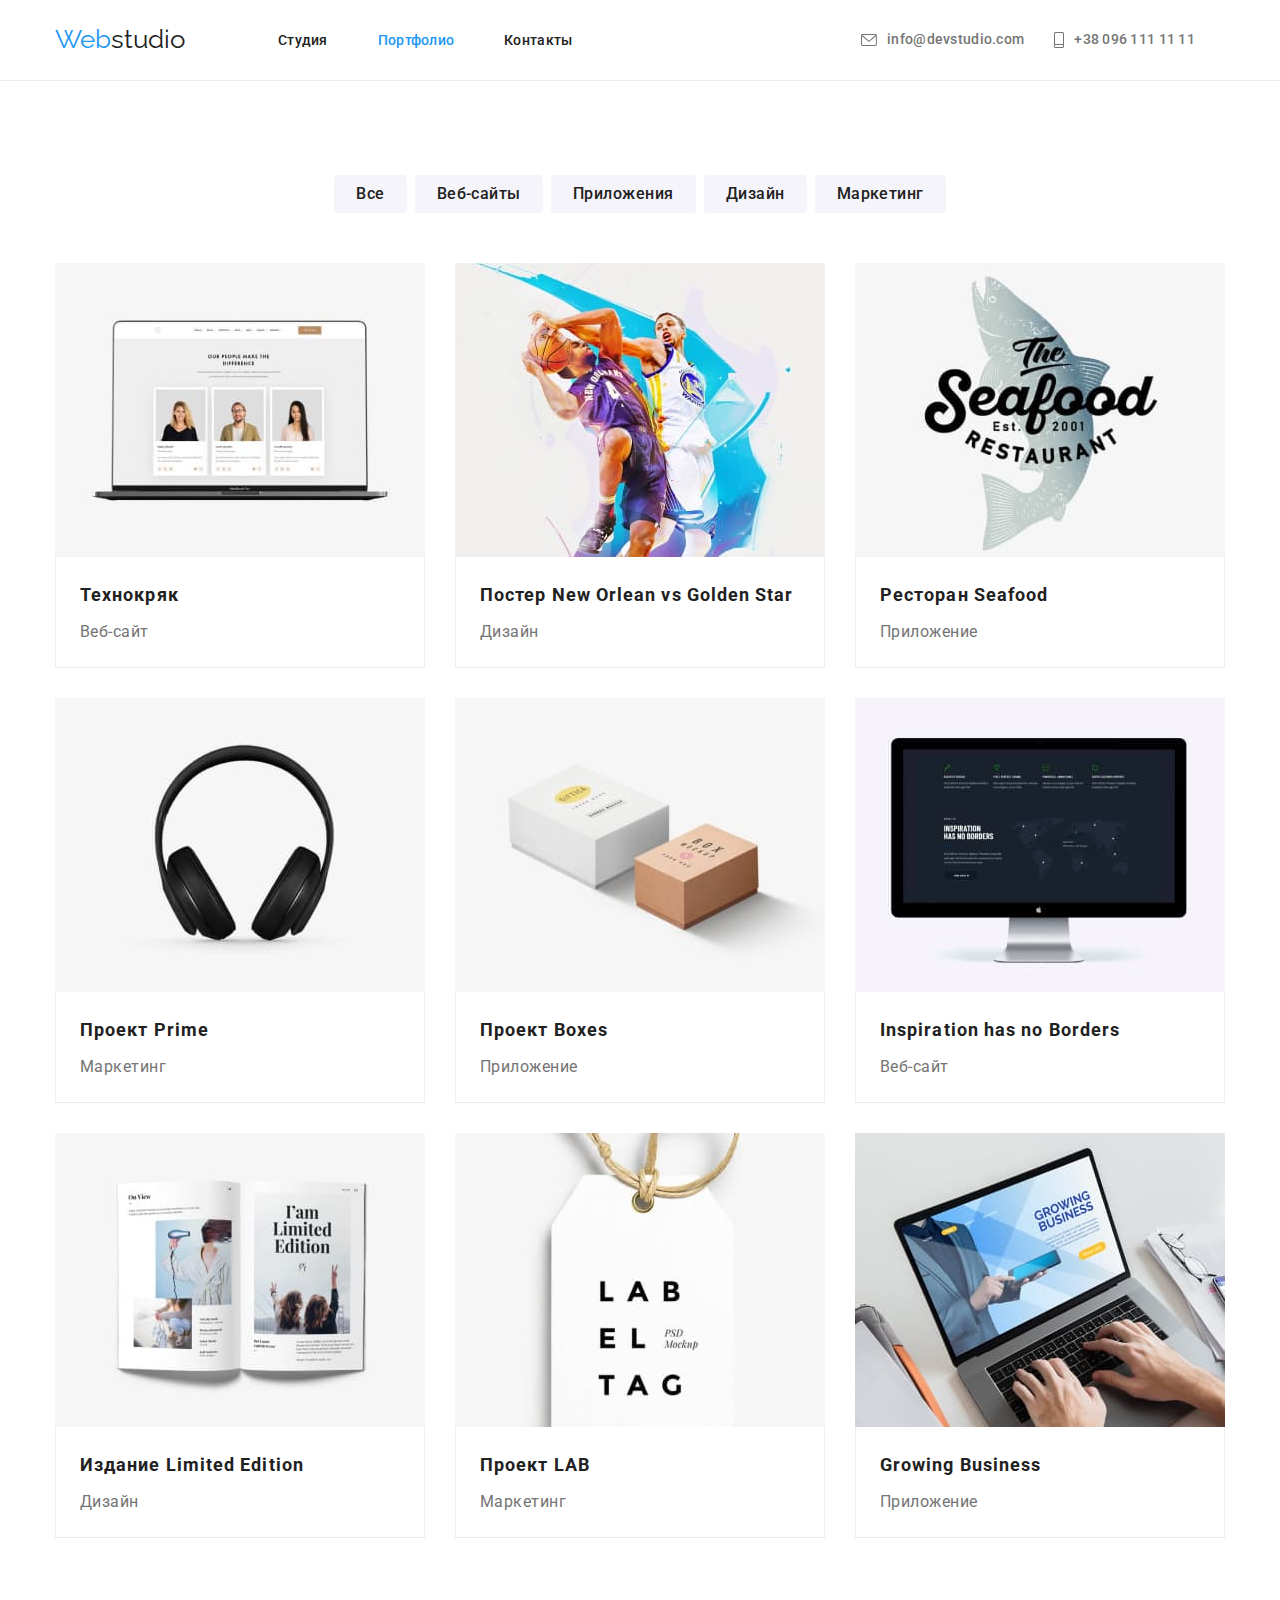
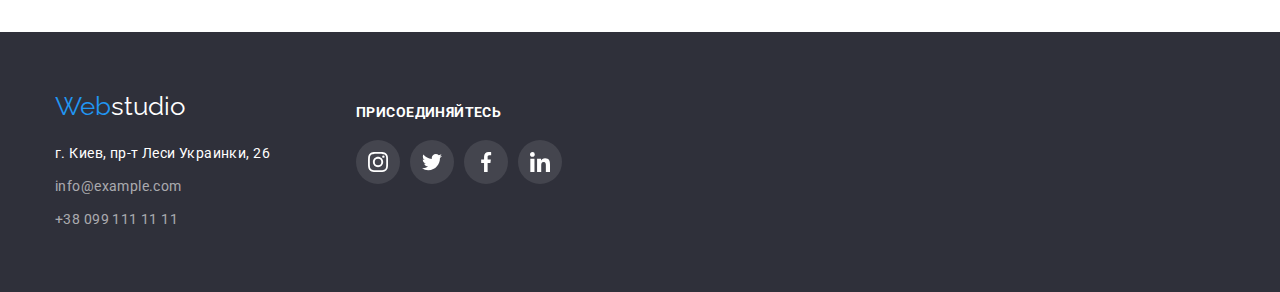
==== portfolio.html @ 764b5c9b "Изначальное состояние" ====
<!DOCTYPE html>
<html lang="ru">
  <!-- Ветка для учителя -->

  <head>
    <meta charset="UTF-8" />
    <meta name="viewport" content="width=device-width, initial-scale=1.0" />
    <title>Портфолио</title>
    <!-- <link
      rel="stylesheet"
      href="https://cdnjs.cloudflare.com/ajax/libs/modern-normalize/1.0.0/modern-normalize.min.css"
    /> -->
    <link rel="preconnect" href="https://fonts.gstatic.com" />
    <link
      href="https://fonts.googleapis.com/css2?family=Raleway:wght@700&family=Roboto:wght@400;500;700;900&display=swap"
      rel="stylesheet"
    />
    <link rel="stylesheet" href="./CSS/normalize.css" />
    <link rel="stylesheet" href="./CSS/style.css" />
  </head>

  <body>
    <!-- Шапка сайта -->
    <header class="header">
      <div class="container flex header-center">
        <nav class="nav-flex">
          <a lang="en" href="./index.html" class="logo link"
            ><span class="web">Web</span>studio</a
          >
          <ul class="site-nav list">
            <li class="space">
              <a href="./index.html" class="link">Студия</a>
            </li>
            <li class="space">
              <a href="./portfolio.html" class="link current">Портфолио</a>
            </li>
            <li class="space">
              <a href="" class="link">Контакты</a>
            </li>
          </ul>
        </nav>

        <ul class="contacts list">
          <li>
            <a href="mailto:info@devstudio.com" class="link"
              ><svg class="icon-contacts" width="16" height="12">
                <use href="./images/svg/sprite.svg#icon-envelope"></use>
              </svg>
              info@devstudio.com</a
            >
          </li>
          <li>
            <a href="tel:+380961111111" class="link"
              ><svg class="icon-contacts" width="10" height="16">
                <use href="./images/svg/sprite.svg#icon-phone"></use>
              </svg>
              +38 096 111 11 11</a
            >
          </li>
        </ul>
      </div>
    </header>
    <!-- Основной контент -->
    <main>
      <section class="gallery container section-padding">
        <h1 hidden>Галерея работ</h1>
        <ul class="list flex-button">
          <li class="space-button">
            <button type="button" class="button">Все</button>
          </li>
          <li class="space-button">
            <button type="button" class="button">Веб-сайты</button>
          </li>
          <li class="space-button">
            <button type="button" class="button">Приложения</button>
          </li>
          <li class="space-button">
            <button type="button" class="button">Дизайн</button>
          </li>
          <li class="space-button">
            <button type="button" class="button">Маркетинг</button>
          </li>
        </ul>
        <ul class="list flex-gallery wrap">
          <li class="gallery-back">
            <img
              class="img-gallery"
              src="./images/gallery/technoduck.jpg"
              alt="Презентация сайта компании Технокряк"
              width="370"
              height="294"
            />
            <div class="bordering">
              <h2 class="heading-gallery">Технокряк</h2>
              <p class="desc">Веб-сайт</p>
            </div>
          </li>
          <li class="gallery-back">
            <img
              class="img-gallery"
              src="./images/gallery/poster-neworleans.jpg"
              alt="Дизайн постера для баскетбольного матча команд Нового Орлеана и Золотых Звёзд"
              width="370"
              height="294"
            />
            <div class="bordering">
              <h2 class="heading-gallery">
                Постер <span lang="en">New Orlean vs Golden Star</span>
              </h2>
              <p class="desc">Дизайн</p>
            </div>
          </li>
          <li class="gallery-back">
            <img
              class="img-gallery"
              src="./images/gallery/rest-seafood.jpg"
              alt="Дизайн приложения для рыбного ресторана"
              width="370"
              height="294"
            />
            <div class="bordering">
              <h2 class="heading-gallery" lang="en">
                Ресторан <span lang="en">Seafood</span>
              </h2>
              <p class="desc">Приложение</p>
            </div>
          </li>

          <li class="gallery-back">
            <img
              class="img-gallery"
              src="./images/gallery/headphones.jpg"
              alt="Презентация маркетинг-проекта с наушниками"
              width="370"
              height="294"
            />
            <div class="bordering">
              <h2 class="heading-gallery">
                Проект <span lang="en">Prime</span>
              </h2>
              <p class="desc">Маркетинг</p>
            </div>
          </li>
          <li class="gallery-back">
            <img
              class="img-gallery"
              src="./images/gallery/boxes.jpg"
              alt="Дизайн приложения проекта Коробки"
              width="370"
              height="294"
            />
            <div class="bordering">
              <h2 class="heading-gallery">
                Проект <span lang="en">Boxes</span>
              </h2>
              <p class="desc">Приложение</p>
            </div>
          </li>
          <li class="gallery-back">
            <img
              class="img-gallery"
              class="img-gallery"
              src="./images/gallery/web-inspiration.jpg"
              alt="Презентация веб-сайта Вдохновение не имеет границ"
              width="370"
              height="294"
            />
            <div class="bordering">
              <h2 class="heading-gallery" lang="en">
                Inspiration has no Borders
              </h2>
              <p class="desc">Веб-сайт</p>
            </div>
          </li>

          <li class="gallery-back">
            <img
              class="img-gallery"
              src="./images/gallery/book.jpg"
              alt="Дизайн издания Лимитед Едишн"
              width="370"
              height="294"
            />
            <div class="bordering">
              <h2 class="heading-gallery">
                Издание <span lang="en">Limited Edition</span>
              </h2>
              <p class="desc">Дизайн</p>
            </div>
          </li>
          <li class="gallery-back">
            <img
              class="img-gallery"
              src="./images/gallery/label-lab.jpg"
              alt="Презентация маркетинг-проекта на бирке Лаб"
              width="370"
              height="294"
            />
            <div class="bordering">
              <h2 class="heading-gallery">Проект <span lang="en">LAB</span></h2>
              <p class="desc">Маркетинг</p>
            </div>
          </li>
          <li class="gallery-back">
            <img
              class="img-gallery"
              src="./images/gallery/hand-app.jpg"
              alt="Презентация приложения"
              width="370"
              height="294"
            />
            <div class="bordering">
              <h2 class="heading-gallery" lang="en">Growing Business</h2>
              <p class="desc">Приложение</p>
            </div>
          </li>
        </ul>
      </section>
    </main>
    <!-- Подвал -->
    <footer class="footer">
      <div class="container footer-flex">
        <div>
          <a lang="en" href="./index.html" class="logo link"
            ><span class="web">Web</span>studio</a
          >
          <address class="address">
            г. Киев, пр-т Леси Украинки, 26
            <a href="mailto:info@example.com" class="link">info@example.com</a>
            <a href="tel:+380991111111" class="link">+38 099 111 11 11</a>
          </address>
        </div>
        <div class="footer-margin">
          <p class="footer-p">присоединяйтесь</p>
          <ul class="flex list">
            <li class="footer-space-icon">
              <a class="icon-footer-list" href="" alt="Иконка Инстаграм">
                <svg class="icon-social">
                  <use href="./images/svg/sprite.svg#icon-instagram"></use>
                </svg>
              </a>
            </li>
            <li class="footer-space-icon">
              <a class="icon-footer-list" href="" alt="Иконка Твиттер">
                <svg class="icon-social">
                  <use href="./images/svg/sprite.svg#icon-twitter"></use>
                </svg>
              </a>
            </li>
            <li class="footer-space-icon">
              <a class="icon-footer-list" href="" alt="Иконка Фейсбук">
                <svg class="icon-social">
                  <use href="./images/svg/sprite.svg#icon-facebook"></use>
                </svg>
              </a>
            </li>
            <li class="footer-space-icon">
              <a class="icon-footer-list" href="" alt="Иконка Линкедин">
                <svg class="icon-social">
                  <use href="./images/svg/sprite.svg#icon-linkedin"></use>
                </svg>
              </a>
            </li>
          </ul>
        </div>
      </div>
    </footer>
  </body>
</html>
---- CSS/style.css ----
/* цвет текста
черный основной #212121
белый #FFFFFF
бледносерый добавочный #757575 
акцентный голубой для текста и оформления #2196F3 
цвета баннера и футера #2F303A
для кнопок и секции светло серый #F5F4FA */
/* нормалайз не дает нужного эффеккта по этому использую это html {
  box-sizing: border-box;
}
*,
*::before,
*::after {
  box-sizing: inherit;
} */

/* About all document */
html {
  box-sizing: border-box;
}
* {
  box-sizing: inherit;
  padding-inline-start: 0px;
}

:root {
  --accent-color: #2196f3;
  --main-color: #212121;
  --second-color: #757575;
  --clean-color: #ffffff;
  --dark-background: #2f303a;
  --light-background: #f5f4fa;
  --border-header: #ececec;
  --border-gallery: #eeeeee;
  --footer-link: rgba(255, 255, 255, 0.6);
  --drop-shadow: drop-shadow(0px 4px 4px rgba(0, 0, 0, 0.25));
  --icon-gray: #afb1b8;
  --ourteam-shadow: 0px 1px 3px rgba(0, 0, 0, 0.12),
    0px 1px 1px rgba(0, 0, 0, 0.14), 0px 2px 1px rgba(0, 0, 0, 0.2);
  --footer-icons: rgba(255, 255, 255, 0.1);
}

body {
  background-color: var(--clean-color);
  color: var(--main-color);
  font-family: 'Roboto', sans-serif;
  font-style: normal;
  font-weight: normal;
}

/* ширина общего контента */
.container {
  margin-left: auto;
  margin-right: auto;
  width: 1200px;
  padding-left: 15px;
  padding-right: 15px;
}
.flex {
  display: flex;
  justify-content: space-between;
}

.wrap {
  flex-wrap: wrap;
}
.web {
  color: var(--accent-color);
}

.list {
  list-style: none;
  margin: 0px;
}

/* Header */
.header {
  padding: 25px 0px;
  border-bottom: 1px solid var(--border-header);
}

.header-center {
  align-items: center;
}

.logo {
  color: var(--main-color);
  font-family: 'Raleway', sans-serif;
  font-size: 26px;
}

.contacts .link,
.contacts .link:visited {
  color: var(--second-color);
  font-weight: 500;
  font-size: 14px;
  line-height: 1.14;
  letter-spacing: 0.02em;
  margin-right: 30px;
  display: flex;
  align-items: center;
}
.contacts:last-child {
  margin-right: 0;
}
.icon-contacts {
  margin-right: 10px;
}

.space:not(:last-child) {
  margin-right: 50px;
}

.contacts {
  display: flex;
}

.nav-flex {
  display: flex;
  align-items: center;
}

.site-nav {
  margin-left: 93px;
  display: flex;
}

.site-nav .link,
.site-nav .link:visited {
  color: var(--main-color);
  font-weight: 500;
  font-size: 14px;
  line-height: 1.14;
  letter-spacing: 0.02em;
}

.site-nav .link:hover,
.site-nav .link:focus,
.contacts .link:hover,
.contacts .link:focus {
  color: var(--accent-color);
}

.site-nav .link.current {
  color: var(--accent-color);
}

/* section banner */
.tagline {
  font-weight: 900;
  font-size: 44px;
  line-height: 1.36;
  text-align: center;
  letter-spacing: 0.06em;
  text-transform: uppercase;
  color: var(--clean-color);
  width: 696px;
  margin: 0 auto;
}

.banner-center {
  text-align: center;
}

.banner {
  padding: 200px 0px;
  background-color: var(--dark-background);
  background-image: linear-gradient(
      to top,
      rgba(47, 48, 58, 0.4),
      rgba(47, 48, 58, 0.4)
    ),
    url(../images/bg-our-office.jpg);
  background-size: cover;
}

.order {
  color: var(--clean-color);
  background-color: var(--accent-color);
  font-weight: bold;
  font-size: 16px;
  line-height: 1.87;
  text-align: center;
  letter-spacing: 0.06em;
  display: inline-block;
  border-radius: 4px;
  padding: 10px 32px;
  margin-top: 30px;
  box-shadow: var(--drop-shadow);
}

/* most sections */
.section-padding {
  padding: 94px 15px;
}

/* section our advantages */
.advantages .advantages-about {
  font-weight: bold;
  font-size: 14px;
  line-height: 1.14;
  letter-spacing: 0.03em;
  text-transform: uppercase;
  margin: 0px 0px 10px 0px;
}

.advantages .desc {
  font-size: 14px;
  line-height: 1.71;
  letter-spacing: 0.03em;
  margin: 0px;
}

.flex-advantages {
  width: 270px;
}

.advantages-div {
  display: flex;
  background-color: var(--light-background);
  height: 120px;
  margin-bottom: 30px;
  align-items: center;
  justify-content: center;
}
.advantages-svg {
  width: 70px;
  height: 70px;
}
/* section what we do */
.section-whatwedo {
  padding-bottom: 94px;
}

/* section our team */
.ourteam {
  background-color: var(--light-background);
}

.ourteam .heading-team {
  font-weight: 500;
  font-size: 16px;
  line-height: 1.19;
  text-align: center;
  letter-spacing: 0.03em;
  margin: 30px 0px 10px 0px;
}

.ourteam .desc {
  font-size: 16px;
  line-height: 1.19;
  text-align: center;
  letter-spacing: 0.03em;
  margin: 0px 0px 16px 0px;
}

.ourteam-back {
  background-color: var(--clean-color);
  width: 270px;
  /* в макете стоит три тени - это немного странно - они действуют одновременно?зачем так? */
  box-shadow: var(--ourteam-shadow);
  border-radius: 0px 0px 4px 4px;
  cursor: pointer;
}

.ourteam-back:hover,
.ourteam-back:focus {
  filter: var(--drop-shadow);
}

.icon-ul {
  padding: 0 32px 30px 32px;
}

.icon-social-list {
  width: 44px;
  height: 44px;
  display: flex;
  justify-content: center;
  align-items: center;
  fill: var(--icon-gray);
}

.icon-social-list:hover,
.icon-social-list:focus {
  border-radius: 50%;
  background-color: var(--accent-color);
  fill: var(--clean-color);
}
.icon-social {
  width: 20px;
  height: 20px;
}
/* other */
.heading {
  font-weight: bold;
  font-size: 36px;
  line-height: 1.17;
  text-align: center;
  letter-spacing: 0.03em;
  margin: 0px 0px 50px 0px;
}

.desc {
  color: var(--second-color);
}

.link {
  text-decoration: none;
}

/* section gallery */
.gallery {
  padding-bottom: 64px;
}
.flex-gallery {
  display: flex;
}
.gallery .heading-gallery {
  font-weight: bold;
  font-size: 18px;
  line-height: 2;
  letter-spacing: 0.06em;
  padding: 20px 24px 4px 24px;
  margin: 0px;
}

.gallery .desc {
  font-size: 16px;
  line-height: 1.88;
  letter-spacing: 0.03em;
  padding: 0px 24px;
  padding-bottom: 20px;
  margin: 0px;
}

.gallery-back {
  width: 370px;
  margin-bottom: 30px;
  margin-right: 30px;
  cursor: pointer;
}

.gallery-back:hover,
.gallery-back:focus {
  background-color: var(--clean-color);
  filter: var(--drop-shadow);
}
.gallery-back:nth-child(3n) {
  margin-right: 0px;
}
.bordering {
  border-bottom: 1px solid var(--border-gallery);
  border-right: 1px solid var(--border-gallery);
  border-left: 1px solid var(--border-gallery);
}
.img-gallery {
  display: block;
}
/* buttons */
.button {
  color: var(--main-color);
  background-color: var(--light-background);
  font-weight: 500;
  font-size: 16px;
  line-height: 1.62;
  text-align: center;
  letter-spacing: 0.03em;

  display: inline-block;
  padding: 6px 22px;
  border-radius: 4px;
  border: none;
  margin-bottom: 50px;
  cursor: pointer;
}

.button:hover,
.button:focus {
  color: var(--clean-color);
  background-color: var(--accent-color);
  filter: var(--drop-shadow);
}

.flex-button {
  display: flex;
  justify-content: center;
}

.space-button:not(:last-child) {
  margin-right: 8px;
}
/* section our clients */
.logo-container {
  display: flex;
  align-items: center;
  justify-content: center;
  width: 170px;
  height: 90px;
  border: 1px solid var(--icon-gray);
  border-radius: 4px;
  fill: var(--icon-gray);
}
.logo-container:hover,
.logo-container:focus {
  fill: var(--accent-color);
  border-color: var(--accent-color);
}
/* footer */
.footer {
  background-color: var(--dark-background);
  padding: 60px 0px;
}

.footer .link {
  color: var(--clean-color);
}

.address {
  color: var(--clean-color);
  font-style: normal;
  font-weight: normal;
  font-size: 14px;
  line-height: 1.71;
  letter-spacing: 0.03em;
  width: 231px;
  margin-top: 20px;
}

.address .link,
.address .link:visited {
  color: var(--footer-link);
  display: inline-block;
  margin-top: 9px;
}
.icon-footer-list {
  width: 44px;
  height: 44px;
  display: flex;
  justify-content: center;
  align-items: center;
  fill: var(--clean-color);
  background-color: var(--footer-icons);
  border-radius: 50%;
}
.icon-footer-list:hover,
.icon-footer-list:focus {
  background-color: var(--accent-color);
}
.footer-p {
  font-family: Roboto, sans-serif;
  font-style: normal;
  font-weight: bold;
  font-size: 14px;
  line-height: 16px;
  letter-spacing: 0.03em;
  text-transform: uppercase;
  color: var(--clean-color);
  margin-bottom: 20px;
  margin-top: 12px;
}

.footer-space-icon {
  margin-right: 10px;
}

.footer-space-icon:last-child {
  margin-right: 0;
}
.footer-flex {
  display: flex;
}
.footer-margin {
  margin-left: 70px;
}
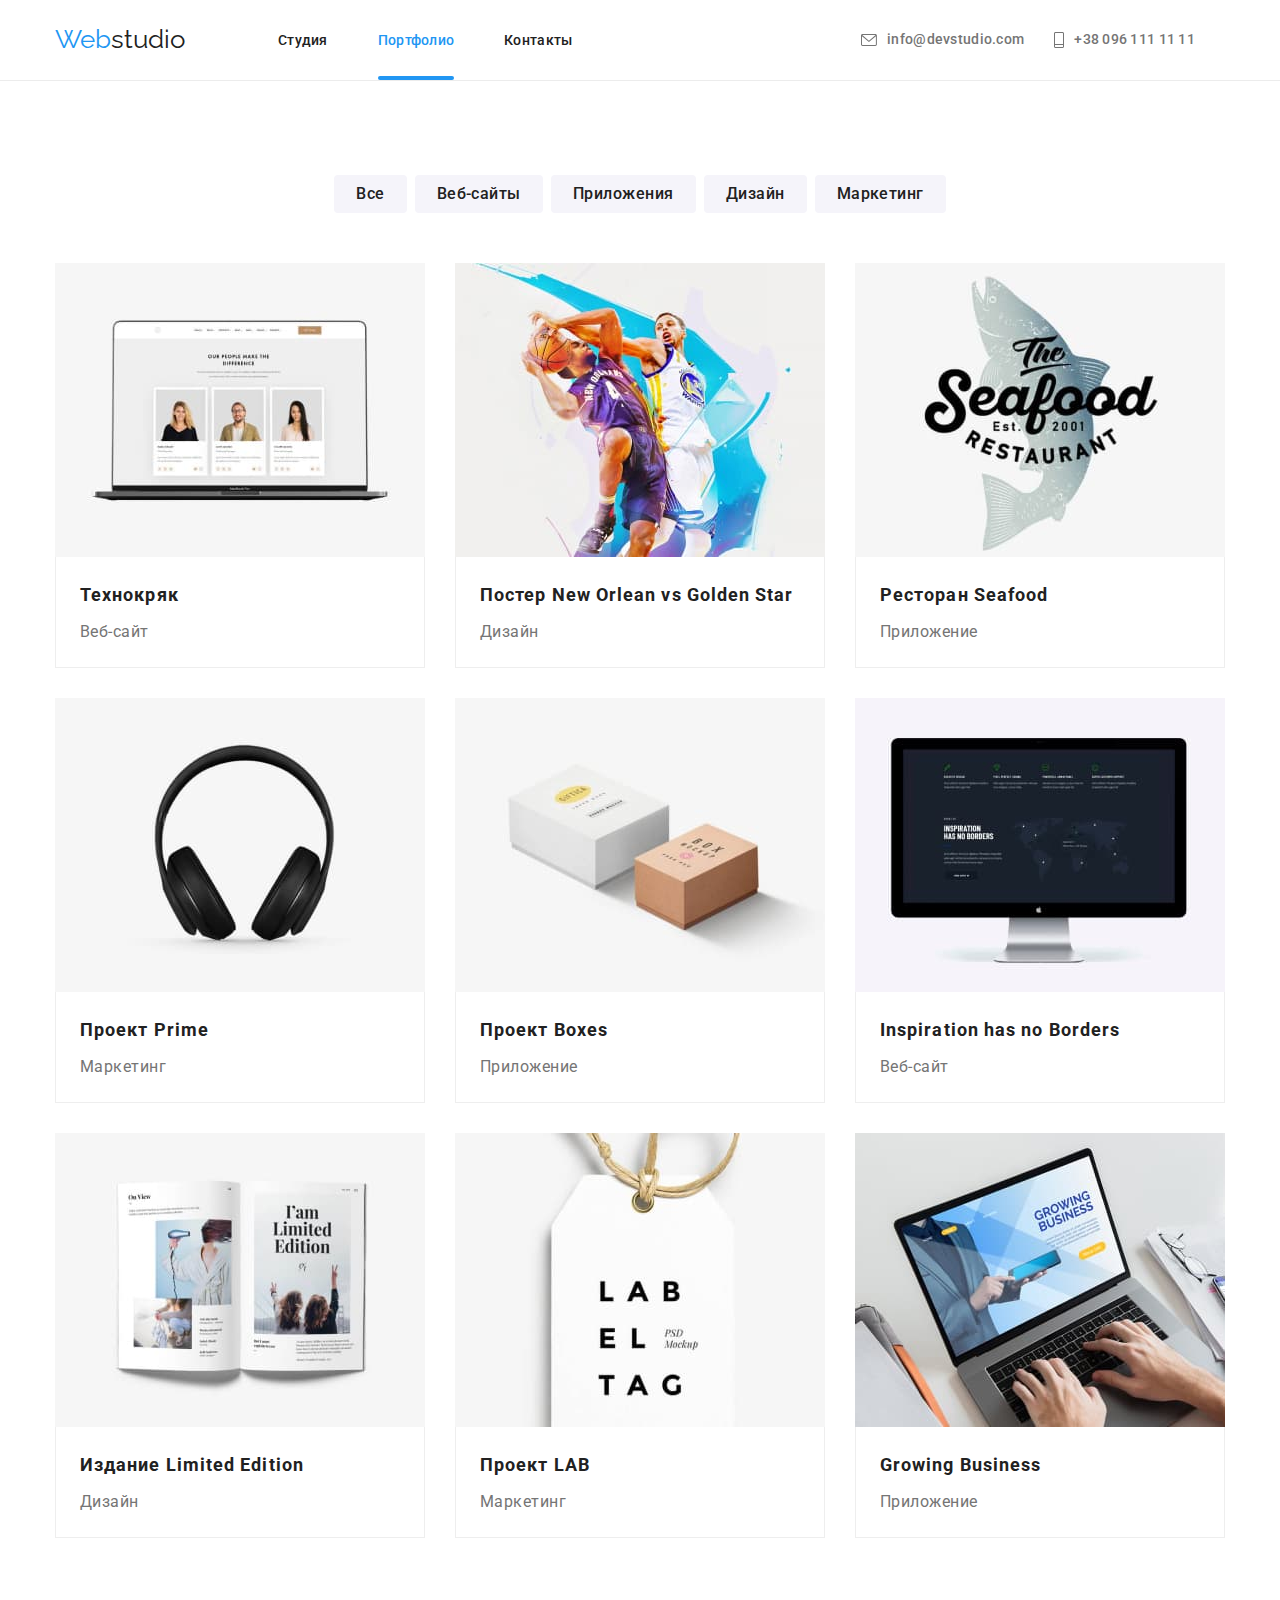
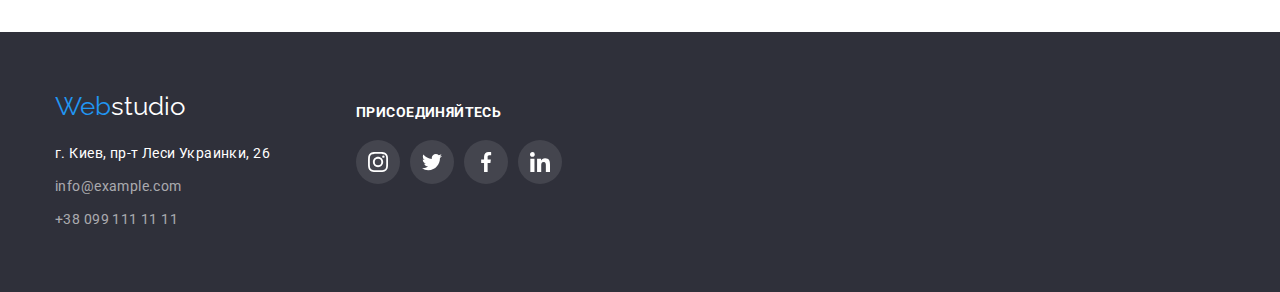
==== commit f5e13100: "Все. кроме анимашки модалки" ====
--- a/portfolio.html
+++ b/portfolio.html
@@ -31,8 +31,9 @@
             <li class="space">
               <a href="./index.html" class="link">Студия</a>
             </li>
-            <li class="space">
+            <li class="space link-push-line">
               <a href="./portfolio.html" class="link current">Портфолио</a>
+              <div class="link-bottom-line"></div>
             </li>
             <li class="space">
               <a href="" class="link">Контакты</a>
@@ -83,26 +84,40 @@
         </ul>
         <ul class="list flex-gallery wrap">
           <li class="gallery-back">
-            <img
-              class="img-gallery"
-              src="./images/gallery/technoduck.jpg"
-              alt="Презентация сайта компании Технокряк"
-              width="370"
-              height="294"
-            />
+            <div class="main-img-gallery">
+              <img
+                class="img-gallery"
+                src="./images/gallery/technoduck.jpg"
+                alt="Презентация сайта компании Технокряк"
+                width="370"
+                height="294"
+              />
+              <div class="overlay-gallery">
+                Технокряк это современная площадка распространения коронавируса.
+                Компании используют эту платформу для цифрового шпионажа и атак
+                на защищённые сервера конкурентов.
+              </div>
+            </div>
             <div class="bordering">
               <h2 class="heading-gallery">Технокряк</h2>
               <p class="desc">Веб-сайт</p>
             </div>
           </li>
           <li class="gallery-back">
-            <img
-              class="img-gallery"
-              src="./images/gallery/poster-neworleans.jpg"
-              alt="Дизайн постера для баскетбольного матча команд Нового Орлеана и Золотых Звёзд"
-              width="370"
-              height="294"
-            />
+            <div class="main-img-gallery">
+              <img
+                class="img-gallery"
+                src="./images/gallery/poster-neworleans.jpg"
+                alt="Дизайн постера для баскетбольного матча команд Нового Орлеана и Золотых Звёзд"
+                width="370"
+                height="294"
+              />
+              <div class="overlay-gallery">
+                Технокряк это современная площадка распространения коронавируса.
+                Компании используют эту платформу для цифрового шпионажа и атак
+                на защищённые сервера конкурентов.
+              </div>
+            </div>
             <div class="bordering">
               <h2 class="heading-gallery">
                 Постер <span lang="en">New Orlean vs Golden Star</span>
@@ -111,13 +126,20 @@
             </div>
           </li>
           <li class="gallery-back">
-            <img
-              class="img-gallery"
-              src="./images/gallery/rest-seafood.jpg"
-              alt="Дизайн приложения для рыбного ресторана"
-              width="370"
-              height="294"
-            />
+            <div class="main-img-gallery">
+              <img
+                class="img-gallery"
+                src="./images/gallery/rest-seafood.jpg"
+                alt="Дизайн приложения для рыбного ресторана"
+                width="370"
+                height="294"
+              />
+              <div class="overlay-gallery">
+                Технокряк это современная площадка распространения коронавируса.
+                Компании используют эту платформу для цифрового шпионажа и атак
+                на защищённые сервера конкурентов.
+              </div>
+            </div>
             <div class="bordering">
               <h2 class="heading-gallery" lang="en">
                 Ресторан <span lang="en">Seafood</span>
@@ -127,13 +149,20 @@
           </li>
 
           <li class="gallery-back">
-            <img
-              class="img-gallery"
-              src="./images/gallery/headphones.jpg"
-              alt="Презентация маркетинг-проекта с наушниками"
-              width="370"
-              height="294"
-            />
+            <div class="main-img-gallery">
+              <img
+                class="img-gallery"
+                src="./images/gallery/headphones.jpg"
+                alt="Презентация маркетинг-проекта с наушниками"
+                width="370"
+                height="294"
+              />
+              <div class="overlay-gallery">
+                Технокряк это современная площадка распространения коронавируса.
+                Компании используют эту платформу для цифрового шпионажа и атак
+                на защищённые сервера конкурентов.
+              </div>
+            </div>
             <div class="bordering">
               <h2 class="heading-gallery">
                 Проект <span lang="en">Prime</span>
@@ -142,13 +171,20 @@
             </div>
           </li>
           <li class="gallery-back">
-            <img
-              class="img-gallery"
-              src="./images/gallery/boxes.jpg"
-              alt="Дизайн приложения проекта Коробки"
-              width="370"
-              height="294"
-            />
+            <div class="main-img-gallery">
+              <img
+                class="img-gallery"
+                src="./images/gallery/boxes.jpg"
+                alt="Дизайн приложения проекта Коробки"
+                width="370"
+                height="294"
+              />
+              <div class="overlay-gallery">
+                Технокряк это современная площадка распространения коронавируса.
+                Компании используют эту платформу для цифрового шпионажа и атак
+                на защищённые сервера конкурентов.
+              </div>
+            </div>
             <div class="bordering">
               <h2 class="heading-gallery">
                 Проект <span lang="en">Boxes</span>
@@ -157,14 +193,21 @@
             </div>
           </li>
           <li class="gallery-back">
-            <img
-              class="img-gallery"
-              class="img-gallery"
-              src="./images/gallery/web-inspiration.jpg"
-              alt="Презентация веб-сайта Вдохновение не имеет границ"
-              width="370"
-              height="294"
-            />
+            <div class="main-img-gallery">
+              <img
+                class="img-gallery"
+                class="img-gallery"
+                src="./images/gallery/web-inspiration.jpg"
+                alt="Презентация веб-сайта Вдохновение не имеет границ"
+                width="370"
+                height="294"
+              />
+              <div class="overlay-gallery">
+                Технокряк это современная площадка распространения коронавируса.
+                Компании используют эту платформу для цифрового шпионажа и атак
+                на защищённые сервера конкурентов.
+              </div>
+            </div>
             <div class="bordering">
               <h2 class="heading-gallery" lang="en">
                 Inspiration has no Borders
@@ -174,13 +217,20 @@
           </li>
 
           <li class="gallery-back">
-            <img
-              class="img-gallery"
-              src="./images/gallery/book.jpg"
-              alt="Дизайн издания Лимитед Едишн"
-              width="370"
-              height="294"
-            />
+            <div class="main-img-gallery">
+              <img
+                class="img-gallery"
+                src="./images/gallery/book.jpg"
+                alt="Дизайн издания Лимитед Едишн"
+                width="370"
+                height="294"
+              />
+              <div class="overlay-gallery">
+                Технокряк это современная площадка распространения коронавируса.
+                Компании используют эту платформу для цифрового шпионажа и атак
+                на защищённые сервера конкурентов.
+              </div>
+            </div>
             <div class="bordering">
               <h2 class="heading-gallery">
                 Издание <span lang="en">Limited Edition</span>
@@ -189,26 +239,40 @@
             </div>
           </li>
           <li class="gallery-back">
-            <img
-              class="img-gallery"
-              src="./images/gallery/label-lab.jpg"
-              alt="Презентация маркетинг-проекта на бирке Лаб"
-              width="370"
-              height="294"
-            />
+            <div class="main-img-gallery">
+              <img
+                class="img-gallery"
+                src="./images/gallery/label-lab.jpg"
+                alt="Презентация маркетинг-проекта на бирке Лаб"
+                width="370"
+                height="294"
+              />
+              <div class="overlay-gallery">
+                Технокряк это современная площадка распространения коронавируса.
+                Компании используют эту платформу для цифрового шпионажа и атак
+                на защищённые сервера конкурентов.
+              </div>
+            </div>
             <div class="bordering">
               <h2 class="heading-gallery">Проект <span lang="en">LAB</span></h2>
               <p class="desc">Маркетинг</p>
             </div>
           </li>
           <li class="gallery-back">
-            <img
-              class="img-gallery"
-              src="./images/gallery/hand-app.jpg"
-              alt="Презентация приложения"
-              width="370"
-              height="294"
-            />
+            <div class="main-img-gallery">
+              <img
+                class="img-gallery"
+                src="./images/gallery/hand-app.jpg"
+                alt="Презентация приложения"
+                width="370"
+                height="294"
+              />
+              <div class="overlay-gallery">
+                Технокряк это современная площадка распространения коронавируса.
+                Компании используют эту платформу для цифрового шпионажа и атак
+                на защищённые сервера конкурентов.
+              </div>
+            </div>
             <div class="bordering">
               <h2 class="heading-gallery" lang="en">Growing Business</h2>
               <p class="desc">Приложение</p>
--- a/CSS/style.css
+++ b/CSS/style.css
@@ -38,6 +38,11 @@
   --ourteam-shadow: 0px 1px 3px rgba(0, 0, 0, 0.12),
     0px 1px 1px rgba(0, 0, 0, 0.14), 0px 2px 1px rgba(0, 0, 0, 0.2);
   --footer-icons: rgba(255, 255, 255, 0.1);
+  --modal-shadow: 0px 1px 3px rgba(0, 0, 0, 0.12),
+    0px 1px 1px rgba(0, 0, 0, 0.14), 0px 2px 1px rgba(0, 0, 0, 0.2);
+  --modal-back: rgba(0, 0, 0, 0.2);
+  --whatwedo-overlay: rgba(47, 48, 58, 0.8);
+  --gallery-overlay: rgba(33, 150, 243, 0.9);
 }
 
 body {
@@ -99,6 +104,10 @@
   margin-right: 30px;
   display: flex;
   align-items: center;
+
+  transition-property: color;
+  transition-duration: 250ms;
+  transition-timing-function: cubic-bezier(0.4, 0, 0.2, 1);
 }
 .contacts:last-child {
   margin-right: 0;
@@ -132,6 +141,10 @@
   font-size: 14px;
   line-height: 1.14;
   letter-spacing: 0.02em;
+
+  transition-property: color;
+  transition-duration: 250ms;
+  transition-timing-function: cubic-bezier(0.4, 0, 0.2, 1);
 }
 
 .site-nav .link:hover,
@@ -143,6 +156,18 @@
 
 .site-nav .link.current {
   color: var(--accent-color);
+}
+/* link hover line */
+.link-push-line {
+  position: relative;
+}
+.link-bottom-line {
+  position: absolute;
+  bottom: -31px;
+  width: 100%;
+  height: 4px;
+  background-color: var(--accent-color);
+  border-radius: 2px;
 }
 
 /* section banner */
@@ -231,7 +256,26 @@
 .section-whatwedo {
   padding-bottom: 94px;
 }
-
+.whatwedo-list {
+  position: relative;
+}
+.whatwedo-name {
+  position: absolute;
+  bottom: 0;
+  width: 100%;
+
+  font-weight: bold;
+  font-size: 14px;
+  line-height: 1.14;
+  letter-spacing: 0.03em;
+
+  text-align: center;
+  text-transform: uppercase;
+  color: var(--clean-color);
+  background: var(--whatwedo-overlay);
+  padding-top: 27px;
+  padding-bottom: 27px;
+}
 /* section our team */
 .ourteam {
   background-color: var(--light-background);
@@ -254,13 +298,18 @@
   margin: 0px 0px 16px 0px;
 }
 
-.ourteam-back {
+.ourteam-back,
+.ourteam-back:visited {
   background-color: var(--clean-color);
   width: 270px;
   /* в макете стоит три тени - это немного странно - они действуют одновременно?зачем так? */
   box-shadow: var(--ourteam-shadow);
   border-radius: 0px 0px 4px 4px;
   cursor: pointer;
+
+  transition-property: filter;
+  transition-duration: 250ms;
+  transition-timing-function: cubic-bezier(0.4, 0, 0.2, 1);
 }
 
 .ourteam-back:hover,
@@ -272,15 +321,20 @@
   padding: 0 32px 30px 32px;
 }
 
-.icon-social-list {
+.icon-social-list,
+.icon-social-list:visited {
   width: 44px;
   height: 44px;
   display: flex;
   justify-content: center;
   align-items: center;
   fill: var(--icon-gray);
-}
-
+  border-radius: 50%;
+
+  transition-property: background-color, fill;
+  transition-duration: 250ms;
+  transition-timing-function: cubic-bezier(0.4, 0, 0.2, 1);
+}
 .icon-social-list:hover,
 .icon-social-list:focus {
   border-radius: 50%;
@@ -334,11 +388,15 @@
   margin: 0px;
 }
 
-.gallery-back {
+.gallery-back,
+.gallery-back:visited {
   width: 370px;
   margin-bottom: 30px;
   margin-right: 30px;
   cursor: pointer;
+  transition-property: background-color, filter;
+  transition-duration: 250ms;
+  transition-timing-function: cubic-bezier(0.4, 0, 0.2, 1);
 }
 
 .gallery-back:hover,
@@ -356,6 +414,32 @@
 }
 .img-gallery {
   display: block;
+}
+/* gallery overlay */
+.main-img-gallery {
+  position: relative;
+  overflow: hidden;
+}
+.overlay-gallery {
+  position: absolute;
+  top: 0;
+  left: 0;
+
+  width: 100%;
+  height: 100%;
+  padding: 63px 24px;
+
+  font-size: 18px;
+  line-height: 1.56;
+  letter-spacing: 0.03em;
+  color: var(--clean-color);
+  background-color: var(--gallery-overlay);
+
+  transform: translateY(294px);
+  transition: transform 250ms linear;
+}
+.main-img-gallery:hover .overlay-gallery {
+  transform: translateY(0px);
 }
 /* buttons */
 .button {
@@ -373,6 +457,11 @@
   border: none;
   margin-bottom: 50px;
   cursor: pointer;
+  outline: none;
+
+  transition-property: color, background-color, filter;
+  transition-duration: 250ms;
+  transition-timing-function: cubic-bezier(0.4, 0, 0.2, 1);
 }
 
 .button:hover,
@@ -391,7 +480,8 @@
   margin-right: 8px;
 }
 /* section our clients */
-.logo-container {
+.logo-container,
+.logo-container:visited {
   display: flex;
   align-items: center;
   justify-content: center;
@@ -400,6 +490,10 @@
   border: 1px solid var(--icon-gray);
   border-radius: 4px;
   fill: var(--icon-gray);
+
+  transition-property: fill, border-color;
+  transition-duration: 250ms;
+  transition-timing-function: cubic-bezier(0.4, 0, 0.2, 1);
 }
 .logo-container:hover,
 .logo-container:focus {
@@ -433,7 +527,8 @@
   display: inline-block;
   margin-top: 9px;
 }
-.icon-footer-list {
+.icon-footer-list,
+.icon-footer-list:visited {
   width: 44px;
   height: 44px;
   display: flex;
@@ -442,6 +537,10 @@
   fill: var(--clean-color);
   background-color: var(--footer-icons);
   border-radius: 50%;
+
+  transition-property: background-color;
+  transition-duration: 250ms;
+  transition-timing-function: cubic-bezier(0.4, 0, 0.2, 1);
 }
 .icon-footer-list:hover,
 .icon-footer-list:focus {
@@ -473,3 +572,45 @@
 .footer-margin {
   margin-left: 70px;
 }
+/* Modal window */
+.backdrop {
+  position: fixed;
+  top: 0;
+  left: 0;
+
+  width: 100%;
+  height: 100%;
+
+  background-color: var(--modal-back);
+
+  opacity: 1;
+}
+.backdrop.is-hidden {
+  opacity: 0;
+  pointer-events: none;
+  visibility: hidden;
+}
+.modal {
+  position: absolute;
+  top: 50%;
+  left: 50%;
+  transform: translate(-50%, -50%);
+
+  width: 528px;
+  height: 581px;
+
+  background-color: var(--clean-color);
+  border-radius: 4px;
+  box-shadow: var(--modal-shadow);
+}
+.modal-close-button {
+  position: absolute;
+  top: 8px;
+  right: 8px;
+
+  border: none;
+  background-color: transparent;
+  box-shadow: none;
+  padding: 0;
+  outline: none;
+}
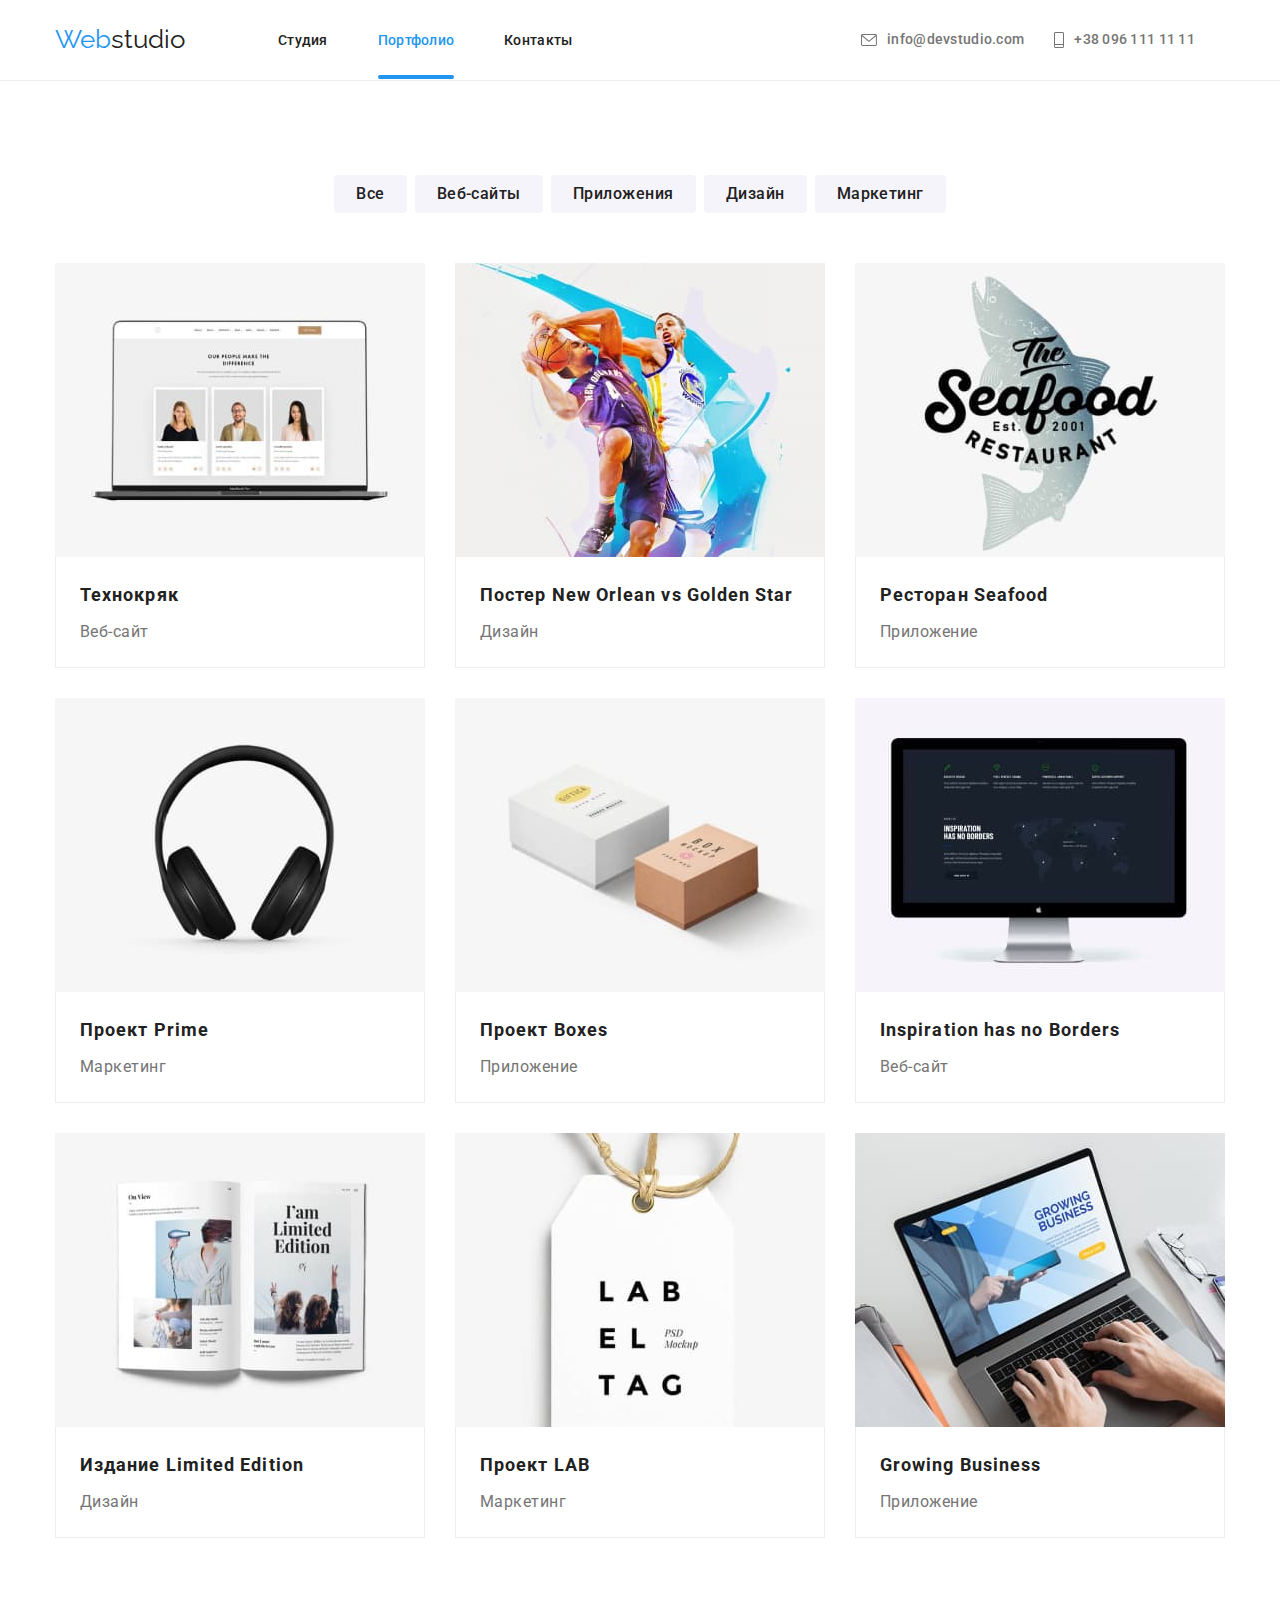
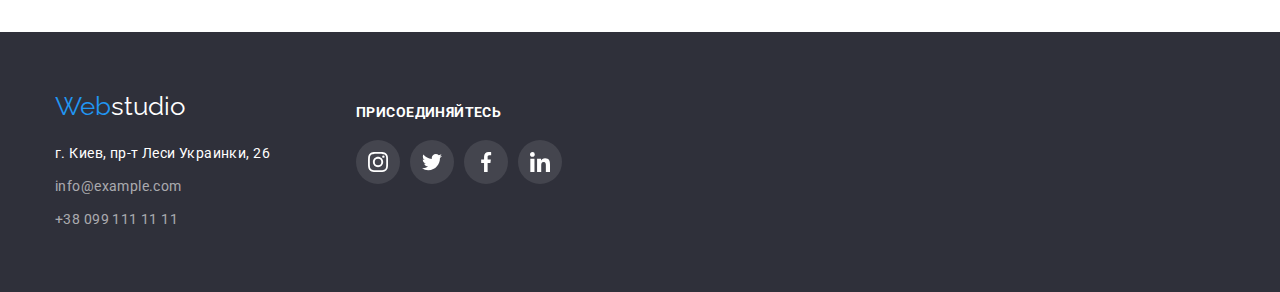
==== commit e5c78076: "Предварительно всё" ====
--- a/portfolio.html
+++ b/portfolio.html
@@ -31,9 +31,10 @@
             <li class="space">
               <a href="./index.html" class="link">Студия</a>
             </li>
-            <li class="space link-push-line">
-              <a href="./portfolio.html" class="link current">Портфолио</a>
-              <div class="link-bottom-line"></div>
+            <li class="space">
+              <a href="./portfolio.html" class="link current link-push-line"
+                >Портфолио</a
+              >
             </li>
             <li class="space">
               <a href="" class="link">Контакты</a>
--- a/CSS/style.css
+++ b/CSS/style.css
@@ -43,6 +43,8 @@
   --modal-back: rgba(0, 0, 0, 0.2);
   --whatwedo-overlay: rgba(47, 48, 58, 0.8);
   --gallery-overlay: rgba(33, 150, 243, 0.9);
+
+  --timing-function: cubic-bezier(0.4, 0, 0.2, 1);
 }
 
 body {
@@ -107,7 +109,7 @@
 
   transition-property: color;
   transition-duration: 250ms;
-  transition-timing-function: cubic-bezier(0.4, 0, 0.2, 1);
+  transition-timing-function: var(--timing-function);
 }
 .contacts:last-child {
   margin-right: 0;
@@ -144,7 +146,7 @@
 
   transition-property: color;
   transition-duration: 250ms;
-  transition-timing-function: cubic-bezier(0.4, 0, 0.2, 1);
+  transition-timing-function: var(--timing-function);
 }
 
 .site-nav .link:hover,
@@ -157,11 +159,14 @@
 .site-nav .link.current {
   color: var(--accent-color);
 }
+
 /* link hover line */
 .link-push-line {
   position: relative;
 }
-.link-bottom-line {
+
+.link-push-line::before {
+  content: '';
   position: absolute;
   bottom: -31px;
   width: 100%;
@@ -309,7 +314,7 @@
 
   transition-property: filter;
   transition-duration: 250ms;
-  transition-timing-function: cubic-bezier(0.4, 0, 0.2, 1);
+  transition-timing-function: var(--timing-function);
 }
 
 .ourteam-back:hover,
@@ -333,7 +338,7 @@
 
   transition-property: background-color, fill;
   transition-duration: 250ms;
-  transition-timing-function: cubic-bezier(0.4, 0, 0.2, 1);
+  transition-timing-function: var(--timing-function);
 }
 .icon-social-list:hover,
 .icon-social-list:focus {
@@ -396,7 +401,7 @@
   cursor: pointer;
   transition-property: background-color, filter;
   transition-duration: 250ms;
-  transition-timing-function: cubic-bezier(0.4, 0, 0.2, 1);
+  transition-timing-function: var(--timing-function);
 }
 
 .gallery-back:hover,
@@ -435,8 +440,8 @@
   color: var(--clean-color);
   background-color: var(--gallery-overlay);
 
-  transform: translateY(294px);
-  transition: transform 250ms linear;
+  transform: translateY(100%);
+  transition: transform 250ms var(--timing-function);
 }
 .main-img-gallery:hover .overlay-gallery {
   transform: translateY(0px);
@@ -461,7 +466,7 @@
 
   transition-property: color, background-color, filter;
   transition-duration: 250ms;
-  transition-timing-function: cubic-bezier(0.4, 0, 0.2, 1);
+  transition-timing-function: var(--timing-function);
 }
 
 .button:hover,
@@ -493,7 +498,7 @@
 
   transition-property: fill, border-color;
   transition-duration: 250ms;
-  transition-timing-function: cubic-bezier(0.4, 0, 0.2, 1);
+  transition-timing-function: var(--timing-function);
 }
 .logo-container:hover,
 .logo-container:focus {
@@ -540,7 +545,7 @@
 
   transition-property: background-color;
   transition-duration: 250ms;
-  transition-timing-function: cubic-bezier(0.4, 0, 0.2, 1);
+  transition-timing-function: var(--timing-function);
 }
 .icon-footer-list:hover,
 .icon-footer-list:focus {
@@ -584,17 +589,23 @@
   background-color: var(--modal-back);
 
   opacity: 1;
+  transition: opacity 250ms var(--timing-function);
 }
 .backdrop.is-hidden {
   opacity: 0;
   pointer-events: none;
   visibility: hidden;
 }
+.backdrop.is-hidden .modal {
+  transform: translate(-50%, -100%) scale(0.7);
+}
 .modal {
   position: absolute;
   top: 50%;
   left: 50%;
-  transform: translate(-50%, -50%);
+
+  transform: translate(-50%, -50%) scale(1);
+  transition: transform 250ms var(--timing-function);
 
   width: 528px;
   height: 581px;
